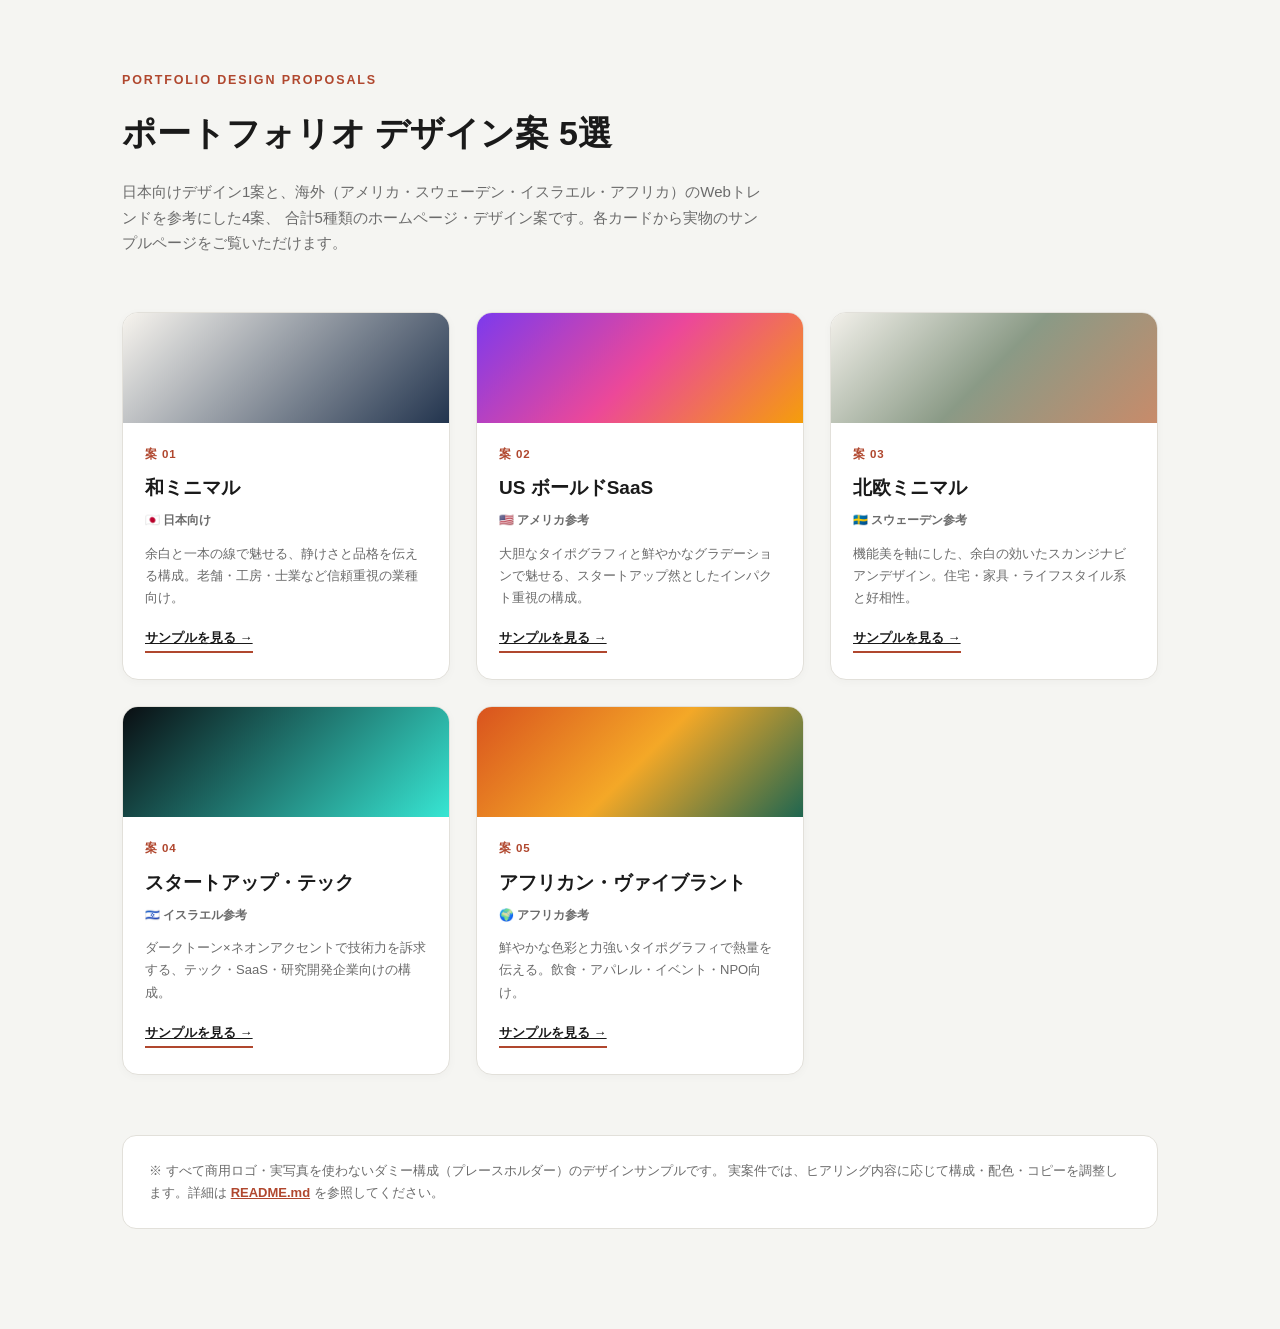
==== portfolio-designs/index.html @ 504a596b "ポートフォリオデザイン案5種を追加（日本・米・スウェーデン・イスラエル・アフリカ） パトさん経由のHP制作依頼に備えた提案用サンプル。自己完結HTMLで 各国のWebデザイン潮流を反映した5パターンを" ====
<!DOCTYPE html>
<html lang="ja">
<head>
<meta charset="UTF-8">
<meta name="viewport" content="width=device-width, initial-scale=1.0">
<title>ポートフォリオ デザイン案 5選 — ギャラリー</title>
<style>
  :root{--bg:#f5f5f2; --ink:#1a1a1a; --sub:#6b6b6b; --line:#e2e0da; --card:#fff;}
  *{box-sizing:border-box; margin:0; padding:0;}
  body{font-family:"Hiragino Kaku Gothic ProN","Yu Gothic",Arial,sans-serif; background:var(--bg); color:var(--ink); line-height:1.7;}
  .wrap{max-width:1100px; margin:0 auto; padding:70px 32px 100px;}
  header{margin-bottom:56px;}
  header .eyebrow{font-size:12.5px; letter-spacing:.15em; color:#b0472e; font-weight:800; text-transform:uppercase;}
  h1{font-size:34px; font-weight:900; margin:14px 0 16px;}
  header p{color:var(--sub); font-size:15px; max-width:640px;}
  .grid{display:grid; grid-template-columns:repeat(auto-fit, minmax(300px,1fr)); gap:26px; margin-top:50px;}
  .card{background:var(--card); border:1px solid var(--line); border-radius:16px; overflow:hidden; display:flex; flex-direction:column; box-shadow:0 2px 10px rgba(0,0,0,.03);}
  .swatch{height:110px; position:relative;}
  .s1{background:linear-gradient(135deg,#f7f4ee,#22344e);}
  .s2{background:linear-gradient(135deg,#7c3aed,#ec4899,#f59e0b);}
  .s3{background:linear-gradient(135deg,#f2f0ea,#8a9a86,#c88b6a);}
  .s4{background:linear-gradient(135deg,#0a0e12,#37e6d3);}
  .s5{background:linear-gradient(135deg,#d9531e,#f4a827,#1f6650);}
  .card .body{padding:22px 22px 26px; flex:1; display:flex; flex-direction:column;}
  .card .no{font-size:11.5px; font-weight:800; color:#b0472e; letter-spacing:.08em;}
  .card h3{font-size:19px; font-weight:800; margin:8px 0 6px;}
  .card .country{font-size:12px; color:var(--sub); font-weight:700; margin-bottom:12px;}
  .card p{font-size:13px; color:var(--sub); flex:1; margin-bottom:18px;}
  .card a{align-self:flex-start; font-size:13px; font-weight:800; color:var(--ink); border-bottom:2px solid #b0472e; padding-bottom:2px;}
  .card a:hover{color:#b0472e;}
  .note{margin-top:60px; padding:24px 26px; background:#fff; border:1px solid var(--line); border-radius:14px; font-size:13px; color:var(--sub);}
</style>
</head>
<body>
<div class="wrap">
  <header>
    <div class="eyebrow">Portfolio Design Proposals</div>
    <h1>ポートフォリオ デザイン案 5選</h1>
    <p>日本向けデザイン1案と、海外（アメリカ・スウェーデン・イスラエル・アフリカ）のWebトレンドを参考にした4案、
    合計5種類のホームページ・デザイン案です。各カードから実物のサンプルページをご覧いただけます。</p>
  </header>

  <div class="grid">
    <div class="card">
      <div class="swatch s1"></div>
      <div class="body">
        <div class="no">案 01</div>
        <h3>和ミニマル</h3>
        <div class="country">🇯🇵 日本向け</div>
        <p>余白と一本の線で魅せる、静けさと品格を伝える構成。老舗・工房・士業など信頼重視の業種向け。</p>
        <a href="01-japan.html">サンプルを見る →</a>
      </div>
    </div>
    <div class="card">
      <div class="swatch s2"></div>
      <div class="body">
        <div class="no">案 02</div>
        <h3>US ボールドSaaS</h3>
        <div class="country">🇺🇸 アメリカ参考</div>
        <p>大胆なタイポグラフィと鮮やかなグラデーションで魅せる、スタートアップ然としたインパクト重視の構成。</p>
        <a href="02-usa.html">サンプルを見る →</a>
      </div>
    </div>
    <div class="card">
      <div class="swatch s3"></div>
      <div class="body">
        <div class="no">案 03</div>
        <h3>北欧ミニマル</h3>
        <div class="country">🇸🇪 スウェーデン参考</div>
        <p>機能美を軸にした、余白の効いたスカンジナビアンデザイン。住宅・家具・ライフスタイル系と好相性。</p>
        <a href="03-sweden.html">サンプルを見る →</a>
      </div>
    </div>
    <div class="card">
      <div class="swatch s4"></div>
      <div class="body">
        <div class="no">案 04</div>
        <h3>スタートアップ・テック</h3>
        <div class="country">🇮🇱 イスラエル参考</div>
        <p>ダークトーン×ネオンアクセントで技術力を訴求する、テック・SaaS・研究開発企業向けの構成。</p>
        <a href="04-israel.html">サンプルを見る →</a>
      </div>
    </div>
    <div class="card">
      <div class="swatch s5"></div>
      <div class="body">
        <div class="no">案 05</div>
        <h3>アフリカン・ヴァイブラント</h3>
        <div class="country">🌍 アフリカ参考</div>
        <p>鮮やかな色彩と力強いタイポグラフィで熱量を伝える。飲食・アパレル・イベント・NPO向け。</p>
        <a href="05-africa.html">サンプルを見る →</a>
      </div>
    </div>
  </div>

  <div class="note">
    ※ すべて商用ロゴ・実写真を使わないダミー構成（プレースホルダー）のデザインサンプルです。
    実案件では、ヒアリング内容に応じて構成・配色・コピーを調整します。詳細は
    <a href="README.md" style="color:#b0472e; font-weight:700;">README.md</a> を参照してください。
  </div>
</div>
</body>
</html>
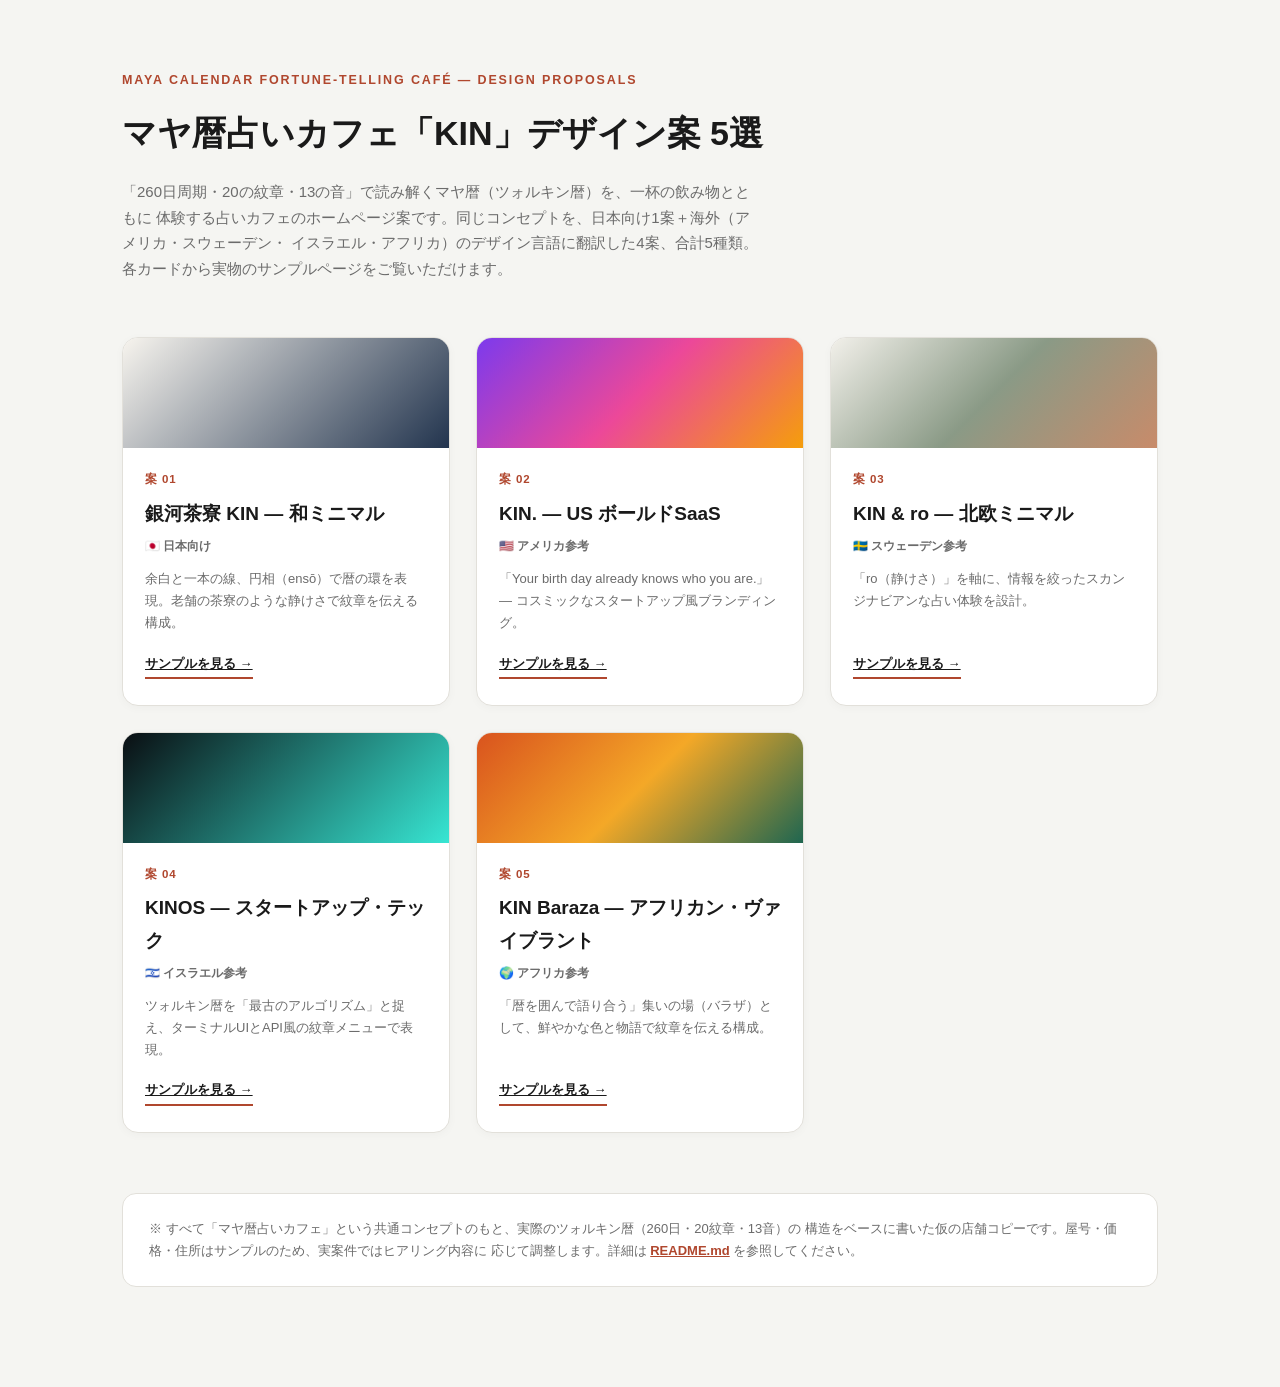
==== commit 6441a0ad: "5案を「マヤ暦占いカフェ」コンセプトに統一して作り込み 各国のデザイン言語（和ミニマル/USボールドSaaS/北欧ミニマル/イスラエル テック/アフリカン・ヴァイブラント）はそのままに、260日周期・" ====
--- a/portfolio-designs/index.html
+++ b/portfolio-designs/index.html
@@ -3,7 +3,7 @@
 <head>
 <meta charset="UTF-8">
 <meta name="viewport" content="width=device-width, initial-scale=1.0">
-<title>ポートフォリオ デザイン案 5選 — ギャラリー</title>
+<title>マヤ暦占いカフェ「KIN」— デザイン案5選 ギャラリー</title>
 <style>
   :root{--bg:#f5f5f2; --ink:#1a1a1a; --sub:#6b6b6b; --line:#e2e0da; --card:#fff;}
   *{box-sizing:border-box; margin:0; padding:0;}
@@ -34,10 +34,11 @@
 <body>
 <div class="wrap">
   <header>
-    <div class="eyebrow">Portfolio Design Proposals</div>
-    <h1>ポートフォリオ デザイン案 5選</h1>
-    <p>日本向けデザイン1案と、海外（アメリカ・スウェーデン・イスラエル・アフリカ）のWebトレンドを参考にした4案、
-    合計5種類のホームページ・デザイン案です。各カードから実物のサンプルページをご覧いただけます。</p>
+    <div class="eyebrow">Maya Calendar Fortune-telling Café — Design Proposals</div>
+    <h1>マヤ暦占いカフェ「KIN」デザイン案 5選</h1>
+    <p>「260日周期・20の紋章・13の音」で読み解くマヤ暦（ツォルキン暦）を、一杯の飲み物とともに
+    体験する占いカフェのホームページ案です。同じコンセプトを、日本向け1案＋海外（アメリカ・スウェーデン・
+    イスラエル・アフリカ）のデザイン言語に翻訳した4案、合計5種類。各カードから実物のサンプルページをご覧いただけます。</p>
   </header>
 
   <div class="grid">
@@ -45,9 +46,9 @@
       <div class="swatch s1"></div>
       <div class="body">
         <div class="no">案 01</div>
-        <h3>和ミニマル</h3>
+        <h3>銀河茶寮 KIN — 和ミニマル</h3>
         <div class="country">🇯🇵 日本向け</div>
-        <p>余白と一本の線で魅せる、静けさと品格を伝える構成。老舗・工房・士業など信頼重視の業種向け。</p>
+        <p>余白と一本の線、円相（ensō）で暦の環を表現。老舗の茶寮のような静けさで紋章を伝える構成。</p>
         <a href="01-japan.html">サンプルを見る →</a>
       </div>
     </div>
@@ -55,9 +56,9 @@
       <div class="swatch s2"></div>
       <div class="body">
         <div class="no">案 02</div>
-        <h3>US ボールドSaaS</h3>
+        <h3>KIN. — US ボールドSaaS</h3>
         <div class="country">🇺🇸 アメリカ参考</div>
-        <p>大胆なタイポグラフィと鮮やかなグラデーションで魅せる、スタートアップ然としたインパクト重視の構成。</p>
+        <p>「Your birth day already knows who you are.」— コスミックなスタートアップ風ブランディング。</p>
         <a href="02-usa.html">サンプルを見る →</a>
       </div>
     </div>
@@ -65,9 +66,9 @@
       <div class="swatch s3"></div>
       <div class="body">
         <div class="no">案 03</div>
-        <h3>北欧ミニマル</h3>
+        <h3>KIN &amp; ro — 北欧ミニマル</h3>
         <div class="country">🇸🇪 スウェーデン参考</div>
-        <p>機能美を軸にした、余白の効いたスカンジナビアンデザイン。住宅・家具・ライフスタイル系と好相性。</p>
+        <p>「ro（静けさ）」を軸に、情報を絞ったスカンジナビアンな占い体験を設計。</p>
         <a href="03-sweden.html">サンプルを見る →</a>
       </div>
     </div>
@@ -75,9 +76,9 @@
       <div class="swatch s4"></div>
       <div class="body">
         <div class="no">案 04</div>
-        <h3>スタートアップ・テック</h3>
+        <h3>KINOS — スタートアップ・テック</h3>
         <div class="country">🇮🇱 イスラエル参考</div>
-        <p>ダークトーン×ネオンアクセントで技術力を訴求する、テック・SaaS・研究開発企業向けの構成。</p>
+        <p>ツォルキン暦を「最古のアルゴリズム」と捉え、ターミナルUIとAPI風の紋章メニューで表現。</p>
         <a href="04-israel.html">サンプルを見る →</a>
       </div>
     </div>
@@ -85,17 +86,18 @@
       <div class="swatch s5"></div>
       <div class="body">
         <div class="no">案 05</div>
-        <h3>アフリカン・ヴァイブラント</h3>
+        <h3>KIN Baraza — アフリカン・ヴァイブラント</h3>
         <div class="country">🌍 アフリカ参考</div>
-        <p>鮮やかな色彩と力強いタイポグラフィで熱量を伝える。飲食・アパレル・イベント・NPO向け。</p>
+        <p>「暦を囲んで語り合う」集いの場（バラザ）として、鮮やかな色と物語で紋章を伝える構成。</p>
         <a href="05-africa.html">サンプルを見る →</a>
       </div>
     </div>
   </div>
 
   <div class="note">
-    ※ すべて商用ロゴ・実写真を使わないダミー構成（プレースホルダー）のデザインサンプルです。
-    実案件では、ヒアリング内容に応じて構成・配色・コピーを調整します。詳細は
+    ※ すべて「マヤ暦占いカフェ」という共通コンセプトのもと、実際のツォルキン暦（260日・20紋章・13音）の
+    構造をベースに書いた仮の店舗コピーです。屋号・価格・住所はサンプルのため、実案件ではヒアリング内容に
+    応じて調整します。詳細は
     <a href="README.md" style="color:#b0472e; font-weight:700;">README.md</a> を参照してください。
   </div>
 </div>
